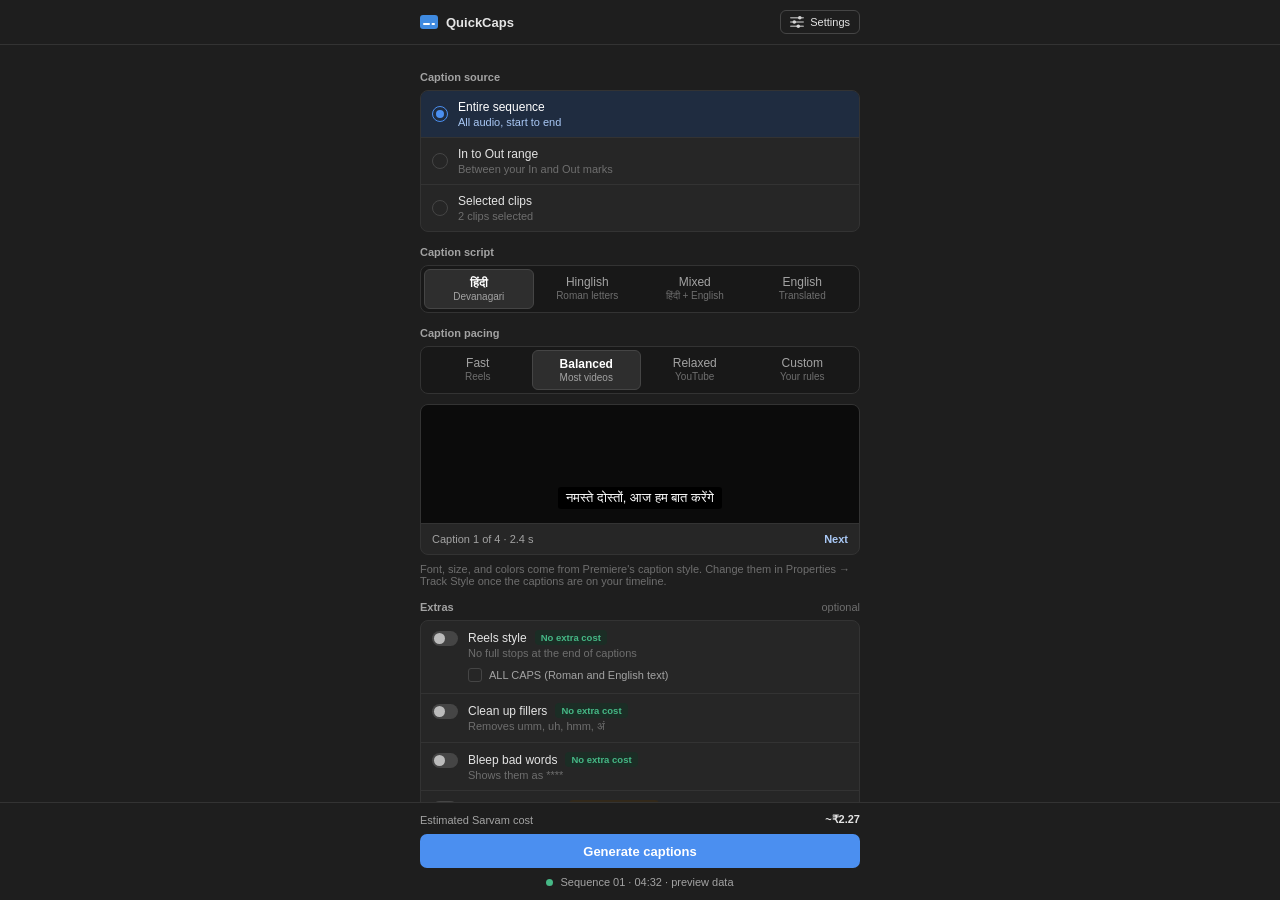
==== core/ui/index.html @ 22f03c47 "First release Add the QuickCaps Premiere plugin codebase: core modules (srt, cues, sarvam, polish, s" ====
<!DOCTYPE html>
<html lang="en">
<head>
<meta charset="utf-8" />
<title>QuickCaps</title>
<link rel="stylesheet" href="styles.css?v=17" />
</head>
<!--
  Built for Premiere's UXP renderer, which is not a full browser: no
  <button> (forced Spectrum styling), no lists, no contenteditable, no CSS
  animation/transform/position. Interactive controls are divs with
  role-like classes, wired up in app.js.

  Layout: fixed header, then each screen = a scrolling body plus an
  optional footer pinned to the bottom (so the main action never scrolls
  out of reach on short screens). Bars span the full panel width; their
  content sits in a centered `.col` capped at a readable width.
-->
<body>
<div id="panel">

  <!-- ============ Header ============ -->
  <div id="topbar">
    <div class="col bar">
      <div id="btn-back" class="icon-btn hidden" tabindex="0" title="Back">
        <svg width="14" height="12" viewBox="0 0 14 12">
          <path d="M0.6 6 L5.6 1 L7 2.4 L4.4 5 L13.4 5 L13.4 7 L4.4 7 L7 9.6 L5.6 11 Z" fill="#c8c8c8" />
        </svg>
      </div>
      <div id="brand">
        <svg class="brand-mark" width="18" height="14" viewBox="0 0 18 14">
          <rect x="0" y="0" width="18" height="14" rx="3" fill="#3f8ae0" />
          <rect x="3" y="8" width="7" height="2" rx="1" fill="#ffffff" />
          <rect x="11.5" y="8" width="3.5" height="2" rx="1" fill="#ffffff" />
        </svg>
        <span id="title">QuickCaps</span>
      </div>
      <div id="btn-settings" class="ghost-btn" tabindex="0" title="Settings">
        <svg width="14" height="12" viewBox="0 0 14 12">
          <rect x="0" y="1" width="14" height="1.6" rx="0.8" fill="#9a9a9a" />
          <rect x="0" y="5.2" width="14" height="1.6" rx="0.8" fill="#9a9a9a" />
          <rect x="0" y="9.4" width="14" height="1.6" rx="0.8" fill="#9a9a9a" />
          <rect x="8" y="0" width="3.6" height="3.6" rx="1.8" fill="#d6d6d6" />
          <rect x="2.5" y="4.2" width="3.6" height="3.6" rx="1.8" fill="#d6d6d6" />
          <rect x="6.5" y="8.4" width="3.6" height="3.6" rx="1.8" fill="#d6d6d6" />
        </svg>
        <span class="ghost-label">Settings</span>
      </div>
    </div>
  </div>

  <!-- In-flow notices replace toasts (UXP has no positioned overlays). -->
  <div id="notice" class="hidden">
    <div id="notice-body">
      <div id="notice-text"></div>
      <div id="notice-detail" class="hidden"></div>
      <div id="notice-action" class="link-btn hidden" tabindex="0"></div>
    </div>
    <div id="notice-close" class="icon-btn small" tabindex="0" title="Dismiss">
      <svg width="10" height="10" viewBox="0 0 10 10">
        <path d="M0.5 1.9 L1.9 0.5 L5 3.6 L8.1 0.5 L9.5 1.9 L6.4 5 L9.5 8.1 L8.1 9.5 L5 6.4 L1.9 9.5 L0.5 8.1 L3.6 5 Z" fill="#a3a3a3" />
      </svg>
    </div>
  </div>

  <!-- ============ Screen: Main ============ -->
  <div id="screen-main" class="screen">
    <div class="screen-scroll">
      <div class="col">
        <!-- Shown when an unfinished review was saved (survives closing Premiere). -->
        <div id="resume-card" class="hidden">
          <div class="resume-text">
            <div class="resume-title">Continue editing</div>
            <div id="resume-sub" class="choice-sub"></div>
          </div>
          <div id="btn-resume" class="link-btn" tabindex="0">Open</div>
          <div id="btn-discard" class="link-btn muted" tabindex="0">Discard</div>
        </div>

        <div class="section-label">Caption source</div>
        <div id="scope-list" class="choice-list">
          <div class="choice" data-scope="sequence" tabindex="0">
            <div class="radio"><div class="radio-dot"></div></div>
            <div class="choice-text">
              <div class="choice-title">Entire sequence</div>
              <div class="choice-sub">All audio, start to end</div>
            </div>
          </div>
          <div class="choice" data-scope="inout" tabindex="0">
            <div class="radio"><div class="radio-dot"></div></div>
            <div class="choice-text">
              <div class="choice-title">In to Out range</div>
              <div class="choice-sub">Between your In and Out marks</div>
            </div>
          </div>
          <div class="choice" data-scope="clips" tabindex="0">
            <div class="radio"><div class="radio-dot"></div></div>
            <div class="choice-text">
              <div class="choice-title">Selected clips</div>
              <div class="choice-sub" id="clips-note">Select clips on the timeline</div>
            </div>
          </div>
        </div>

        <div class="section-label">Caption script</div>
        <div class="seg" id="seg-script">
          <div class="seg-item" data-val="hi" tabindex="0">
            <div class="seg-title">&#2361;&#2367;&#2306;&#2342;&#2368;</div>
            <div class="seg-sub">Devanagari</div>
          </div>
          <div class="seg-item" data-val="rom" tabindex="0">
            <div class="seg-title">Hinglish</div>
            <div class="seg-sub">Roman letters</div>
          </div>
          <div class="seg-item" data-val="mix" tabindex="0">
            <div class="seg-title">Mixed</div>
            <div class="seg-sub">हिंदी + English</div>
          </div>
          <div class="seg-item" data-val="en" tabindex="0">
            <div class="seg-title">English</div>
            <div class="seg-sub">Translated</div>
          </div>
        </div>

        <div class="section-label">Caption pacing</div>
        <div class="seg" id="seg-pace">
          <div class="seg-item" data-val="fast" tabindex="0">
            <div class="seg-title">Fast</div>
            <div class="seg-sub">Reels</div>
          </div>
          <div class="seg-item" data-val="balanced" tabindex="0">
            <div class="seg-title">Balanced</div>
            <div class="seg-sub">Most videos</div>
          </div>
          <div class="seg-item" data-val="relaxed" tabindex="0">
            <div class="seg-title">Relaxed</div>
            <div class="seg-sub">YouTube</div>
          </div>
          <div class="seg-item" data-val="custom" tabindex="0">
            <div class="seg-title">Custom</div>
            <div class="seg-sub">Your rules</div>
          </div>
        </div>

        <div id="custom-panel" class="hidden">
          <div class="field-row">
            <div class="field-row-label">Lines per caption</div>
            <div class="seg seg-sm" id="seg-lines">
              <div class="seg-item" data-val="1" tabindex="0"><div class="seg-title">1</div></div>
              <div class="seg-item" data-val="2" tabindex="0"><div class="seg-title">2</div></div>
            </div>
          </div>
          <div class="field-row">
            <div class="field-row-label">Characters per line</div>
            <input type="number" id="opt-maxchars" class="num-input" min="12" max="64" step="1" />
          </div>
          <div class="field-row">
            <div class="field-row-label">Max seconds on screen</div>
            <input type="number" id="opt-maxdur" class="num-input" min="1" max="10" step="1" />
          </div>
        </div>

        <!-- Live preview: how a caption breaks with the current pacing/script. -->
        <div id="preview-card">
          <div id="preview-frame">
            <div id="preview-spacer"></div>
            <div id="preview-caption"></div>
          </div>
          <div id="preview-meta">
            <div id="preview-info"></div>
            <div id="preview-next" class="link-btn" tabindex="0" title="Show the next caption">Next</div>
          </div>
        </div>
        <div class="footnote">Font, size, and colors come from Premiere's caption style. Change them in Properties → Track Style once the captions are on your timeline.</div>

        <div class="section-label-row">
          <div class="section-label">Extras</div>
          <div class="footnote">optional</div>
        </div>
        <div id="extras" class="choice-list">
          <div class="extra" data-k="reels" tabindex="0">
            <div class="switch"><div class="knob"></div></div>
            <div class="extra-text">
              <div class="extra-head"><div class="extra-name">Reels style</div><div class="badge free">No extra cost</div></div>
              <div class="extra-sub">No full stops at the end of captions</div>
              <div id="opt-caps" class="check subopt" tabindex="0">
                <div class="check-box"><div class="check-tick"></div></div>
                <div class="check-label">ALL CAPS (Roman and English text)</div>
              </div>
            </div>
          </div>
          <div class="extra" data-k="fillers" tabindex="0">
            <div class="switch"><div class="knob"></div></div>
            <div class="extra-text">
              <div class="extra-head"><div class="extra-name">Clean up fillers</div><div class="badge free">No extra cost</div></div>
              <div class="extra-sub">Removes umm, uh, hmm, अं</div>
            </div>
          </div>
          <div class="extra" data-k="bleep" tabindex="0">
            <div class="switch"><div class="knob"></div></div>
            <div class="extra-text">
              <div class="extra-head"><div class="extra-name">Bleep bad words</div><div class="badge free">No extra cost</div></div>
              <div class="extra-sub">Shows them as ****</div>
            </div>
          </div>
          <div class="extra" data-k="bilingual" tabindex="0">
            <div class="switch"><div class="knob"></div></div>
            <div class="extra-text">
              <div class="extra-head"><div class="extra-name">Add English track</div><div class="badge double">2× Sarvam usage</div></div>
              <div class="extra-sub">A second caption track with English subtitles</div>
            </div>
          </div>
        </div>
      </div>
    </div>

    <div class="screen-footer">
      <div class="col">
        <div id="cost-row">
          <div class="cost-label">Estimated Sarvam cost</div>
          <div id="cost-val"></div>
          <div id="cost-x2" class="hidden">(2× · English track)</div>
        </div>
        <div id="btn-generate" class="primary-btn" tabindex="0">Generate captions</div>
        <div id="seq-info">
          <div id="seq-dot" class="status-dot"></div>
          <div id="seq-text">Looking for a sequence…</div>
        </div>
      </div>
    </div>
  </div>

  <!-- ============ Screen: Progress ============ -->
  <div id="screen-progress" class="screen hidden">
    <div class="screen-scroll">
      <div class="col">
        <div id="steps">
          <div class="step" data-step="export">
            <div class="step-mark"><div class="step-inner"></div></div>
            <div class="step-label">Export audio from Premiere</div>
            <div class="step-meta"></div>
          </div>
          <div class="step" data-step="transcribe">
            <div class="step-mark"><div class="step-inner"></div></div>
            <div class="step-label">Transcribe with Sarvam</div>
            <div class="step-meta"></div>
          </div>
          <div class="step hidden" data-step="translate">
            <div class="step-mark"><div class="step-inner"></div></div>
            <div class="step-label">Translate to English</div>
            <div class="step-meta"></div>
          </div>
          <div class="step" data-step="build">
            <div class="step-mark"><div class="step-inner"></div></div>
            <div class="step-label">Build captions</div>
            <div class="step-meta"></div>
          </div>
        </div>
        <div id="pbar-track"><div id="pbar-fill"></div></div>
        <div id="progress-note" class="footnote"></div>
        <div id="btn-cancel" class="secondary-btn" tabindex="0">Cancel</div>
      </div>
    </div>
  </div>

  <!-- ============ Screen: Review ============ -->
  <div id="screen-review" class="screen hidden">
    <div class="screen-scroll">
      <div class="col">
        <div class="seg hidden" id="seg-track">
          <div class="seg-item" data-val="main" tabindex="0"><div class="seg-title" id="track-main-title">हिंदी track</div><div class="seg-sub" id="track-main-sub"></div></div>
          <div class="seg-item" data-val="en" tabindex="0"><div class="seg-title">English track</div><div class="seg-sub" id="track-en-sub"></div></div>
        </div>
        <div id="review-head">
          <div id="review-count"></div>
        </div>
        <div class="footnote review-hint">Timecodes match your sequence. Click any caption to edit it; hover a row to split, merge, or delete.</div>
        <div id="find-bar">
          <div class="find-row">
            <input type="text" id="inp-find" placeholder="Find" />
            <div id="find-count" class="footnote"></div>
          </div>
          <div class="find-row">
            <input type="text" id="inp-replace" placeholder="Replace with" />
            <div id="btn-replace-all" class="secondary-btn small" tabindex="0">Replace all</div>
          </div>
          <div id="find-whole" class="check active" tabindex="0" title="Don't match inside longer words, e.g. का inside काम">
            <div class="check-box"><div class="check-tick"></div></div>
            <div class="check-label">Whole words only</div>
          </div>
        </div>
        <div id="cue-list"></div>
      </div>
    </div>
    <div class="screen-footer">
      <div class="col">
        <div id="review-actions">
          <div id="btn-place" class="primary-btn" tabindex="0">Add to project</div>
          <div id="btn-save" class="secondary-btn" tabindex="0" title="Save captions or a transcript">Save ▾</div>
        </div>
        <div id="save-menu" class="hidden">
          <div class="menu-item" id="save-srt" tabindex="0"><div class="menu-label">Captions (.srt)</div><div class="menu-hint" id="save-srt-hint"></div></div>
          <div class="menu-item hidden" id="save-srt-en" tabindex="0"><div class="menu-label">English captions (.srt)</div><div class="menu-hint">English</div></div>
          <div class="menu-item" id="save-txt" tabindex="0"><div class="menu-label">Transcript (.txt)</div><div class="menu-hint">for a YouTube description</div></div>
        </div>
      </div>
    </div>
  </div>

  <!-- ============ Screen: Settings ============ -->
  <div id="screen-settings" class="screen hidden">
    <div class="screen-scroll">
      <div class="col">
        <div class="section-label">Sarvam API key</div>
        <div id="key-row">
          <input type="password" id="inp-key" placeholder="Paste your key from dashboard.sarvam.ai" />
          <div id="btn-key-eye" class="link-btn" tabindex="0">Show</div>
        </div>
        <div id="key-status-row">
          <div id="key-status" class="footnote"></div>
          <div id="btn-key-check" class="secondary-btn small" tabindex="0">Check key</div>
        </div>

        <div class="section-label">Model</div>
        <select id="inp-model">
          <option value="saaras:v4">Saaras v4 · latest, recommended</option>
          <option value="saaras:v3">Saaras v3</option>
        </select>

        <div class="section-label-row">
          <div class="section-label">Names and words</div>
          <div id="keyterms-count" class="footnote"></div>
        </div>
        <textarea id="inp-keyterms" placeholder="One per line, e.g.&#10;QuickCaps&#10;Ashish&#10;Bengaluru"></textarea>
        <div id="keyterms-note" class="footnote"></div>

        <div class="section-label">Spoken language</div>
        <select id="inp-language">
          <option value="hi-IN">Hindi (hi-IN) · code-mixed</option>
          <option value="unknown">Auto-detect</option>
        </select>

        <div id="usage-card">
          <div class="usage-label">Usage this month</div>
          <div id="usage-val">0 min · ~₹0</div>
        </div>
        <div class="footnote">Estimated from audio length at ₹30 per hour. Your Sarvam dashboard has exact billing.</div>
        <div id="version-line" class="footnote"></div>
      </div>
    </div>
  </div>

</div>

<script src="../srt.js?v=17"></script>
<script src="../cues.js?v=17"></script>
<script src="../sarvam.js?v=17"></script>
<script src="../polish.js?v=17"></script>
<script src="../settings.js?v=17"></script>
<script src="adapter.js?v=17"></script>
<script src="app.js?v=17"></script>
</body>
</html>
---- core/ui/styles.css ----
/*
 * QuickCaps — panel styles.
 * Restricted to what Premiere's UXP renderer supports: flexbox, box model,
 * borders/radius, colors, opacity, overflow, :hover/:focus/:active.
 * Not available there (so not used here): gap, transform, transition,
 * animation, position, box-shadow, text-transform, cursor.
 */

:root {
  --bg: #1e1e1e;
  --surface: #262626;
  --surface-hover: #2e2e2e;
  --inset: #181818;
  --line: #333333;
  --line-strong: #454545;
  --text: #e4e4e4;
  --text-2: #a3a3a3;
  --text-3: #6e6e6e;
  --accent: #4b8ff0;
  --accent-hover: #63a0f5;
  --accent-tint: #1f2c40;
  --accent-text: #a9c8f5;
  --success: #46b886;
  --success-tint: #1b2d25;
  --danger: #e5666a;
  --danger-tint: #33201f;
  --warning: #e3a74a;
  --warning-tint: #33291a;
}

title { display: none; }

* { box-sizing: border-box; margin: 0; padding: 0; }

body {
  background-color: var(--bg);
  color: var(--text);
  font-family: "Adobe Clean", -apple-system, "Segoe UI", "Noto Sans Devanagari", sans-serif;
  font-size: 12px;
}

/* Panel fills the window; only each screen's body scrolls, so the header
   and the footer actions stay put however short the panel gets. */
#panel {
  display: flex;
  flex-direction: column;
  width: 100%;
  height: 100vh;
}
#topbar, #notice { flex-shrink: 0; }

/* Readable column. Panel controls work best at roughly 300-440px; wider
   and the eye has to travel too far between a label and its control.
   Bars and dividers still span the full panel, so it stays native-looking
   when Premiere stretches the panel across a wide screen. */
.col {
  display: flex;
  flex-direction: column;
  width: 100%;
  max-width: 440px;
  align-self: center;
  margin-left: auto;
  margin-right: auto;
}
.col.bar { flex-direction: row; align-items: center; }

.hidden { display: none; }

/* ---------- Header ---------- */
#topbar {
  display: flex;
  flex-direction: column;
  padding: 10px 12px;
  border-bottom: 1px solid var(--line);
}
#brand { display: flex; flex-direction: row; align-items: center; flex-grow: 1; }
.brand-mark { margin-right: 8px; }
#title { font-size: 13px; font-weight: 600; color: var(--text); }

.icon-btn {
  display: flex;
  align-items: center;
  justify-content: center;
  width: 26px;
  height: 26px;
  border-radius: 6px;
  margin-right: 6px;
}
.icon-btn:hover { background-color: var(--surface-hover); }
/* Icons are SVG (not text glyphs), so flex centering is exact. */
.icon-btn svg { flex-shrink: 0; }
.icon-btn.small { width: 22px; height: 22px; margin-right: 0; margin-top: -3px; }

.ghost-btn {
  display: flex;
  flex-direction: row;
  align-items: center;
  padding: 5px 9px;
  border-radius: 6px;
  border: 1px solid var(--line-strong);
}
.ghost-btn:hover { background-color: var(--surface-hover); border-color: #555555; }
.ghost-label { margin-left: 6px; font-size: 11px; color: var(--text); }

/* ---------- Notice (replaces toasts + banners) ---------- */
#notice {
  display: flex;
  flex-direction: row;
  align-items: flex-start;
  align-self: center;
  width: calc(100% - 24px);
  max-width: 440px;
  margin-top: 10px;
  padding: 9px 8px 9px 11px;
  border-radius: 6px;
  border-left: 3px solid var(--accent);
  background-color: var(--accent-tint);
}
#notice.hidden { display: none; }
#notice.error { border-left-color: var(--danger); background-color: var(--danger-tint); }
#notice.warn { border-left-color: var(--warning); background-color: var(--warning-tint); }
#notice.success { border-left-color: var(--success); background-color: var(--success-tint); }
#notice-body { flex-grow: 1; flex-shrink: 1; }
#notice-text { font-size: 12px; color: var(--text); }
#notice-detail { font-size: 10px; color: var(--text-3); margin-top: 4px; }
#notice-action { margin-top: 6px; }

.link-btn { color: var(--accent-text); font-size: 12px; font-weight: 600; padding: 2px 0; }
.link-btn:hover { color: #ffffff; }

/* ---------- Screens ---------- */
.screen {
  display: flex;
  flex-direction: column;
  flex-grow: 1;
  flex-shrink: 1;
  flex-basis: 0px;
  min-height: 0px;
}
.screen.hidden { display: none; }
.screen-scroll {
  display: flex;
  flex-direction: column;
  flex-grow: 1;
  flex-shrink: 1;
  flex-basis: 0px;
  min-height: 0px;
  overflow-y: auto;
  /* Reserve scrollbar room on both sides so the centered column lines up
     with the header. Browsers only; UXP ignores it (overlay scrollbars). */
  scrollbar-gutter: stable both-edges;
  padding: 12px 12px 16px 12px;
}
/* Keep content at natural height and scroll, rather than squashing it. */
.screen-scroll > div,
.screen-scroll > .col > div { flex-shrink: 0; }
.screen-footer {
  flex-shrink: 0;
  padding: 10px 12px 12px 12px;
  border-top: 1px solid var(--line);
  background-color: var(--bg);
}

.section-label {
  font-size: 11px;
  font-weight: 600;
  color: var(--text-2);
  margin: 14px 0 7px 0;
}
.section-label:first-child { margin-top: 2px; }

.footnote { font-size: 11px; color: var(--text-3); margin-top: 8px; }

/* ---------- Choice list (radio cards) ---------- */
.choice-list {
  display: flex;
  flex-direction: column;
  border: 1px solid var(--line);
  border-radius: 8px;
  background-color: var(--surface);
  overflow: hidden;
}
.choice {
  display: flex;
  flex-direction: row;
  align-items: center;
  padding: 9px 11px;
  border-bottom: 1px solid var(--line);
}
.choice:last-child { border-bottom: 0px solid var(--line); }
.choice:hover { background-color: var(--surface-hover); }
.choice.active { background-color: var(--accent-tint); }
.choice.unavailable { opacity: 0.5; }

.radio {
  display: flex;
  align-items: center;
  justify-content: center;
  width: 16px;
  height: 16px;
  border-radius: 8px;
  border: 1.5px solid var(--line-strong);
  margin-right: 10px;
  flex-shrink: 0;
}
.radio-dot { width: 8px; height: 8px; border-radius: 4px; background-color: var(--accent); opacity: 0; }
.choice.active .radio { border-color: var(--accent); }
.choice.active .radio-dot { opacity: 1; }

.choice-text { display: flex; flex-direction: column; flex-grow: 1; }
.choice-title { font-size: 12px; color: var(--text); }
.choice-sub { font-size: 11px; color: var(--text-3); margin-top: 2px; }
.choice.active .choice-title { color: #ffffff; }
.choice.active .choice-sub { color: var(--accent-text); }

/* ---------- Segmented control ---------- */
.seg {
  display: flex;
  flex-direction: row;
  padding: 3px;
  border-radius: 8px;
  background-color: var(--inset);
  border: 1px solid var(--line);
}
.seg-item {
  display: flex;
  flex-direction: column;
  align-items: center;
  flex-grow: 1;
  flex-basis: 0;
  padding: 6px 4px;
  border-radius: 6px;
}
.seg-item:hover { background-color: var(--surface); }
.seg-item.active { background-color: var(--surface-hover); border: 1px solid var(--line-strong); }
.seg-title { font-size: 13px; color: var(--text-2); }
.seg-sub { font-size: 10px; color: var(--text-3); margin-top: 1px; }
.seg-item.active .seg-title { color: #ffffff; font-weight: 600; }
.seg-item.active .seg-sub { color: var(--text-2); }

.seg-sm { padding: 2px; border-radius: 6px; }
.seg-sm .seg-item { padding: 3px 10px; flex-grow: 0; flex-basis: auto; border-radius: 4px; }
.seg-sm .seg-title { font-size: 11px; }

/* ---------- Pacing: custom rules + preview ---------- */
#seg-pace .seg-title,
#seg-script .seg-title { font-size: 12px; }

#custom-panel {
  display: flex;
  flex-direction: column;
  margin-top: 8px;
  padding: 4px 11px 6px 11px;
  border: 1px solid var(--line);
  border-radius: 8px;
  background-color: var(--surface);
}
#custom-panel.hidden { display: none; }

#preview-card {
  display: flex;
  flex-direction: column;
  margin-top: 10px;
  border: 1px solid var(--line);
  border-radius: 8px;
  background-color: var(--surface);
  overflow: hidden;
}
/* A stand-in video frame with the caption sitting near the bottom,
   roughly where Premiere's default caption style puts it. */
#preview-frame {
  display: flex;
  flex-direction: column;
  align-items: center;
  height: 118px;
  padding: 10px 14px 14px 14px;
  background-color: #0b0b0b;
}
#preview-spacer { flex-grow: 1; }
#preview-caption {
  padding: 3px 8px;
  border-radius: 3px;
  background-color: #000000;
  color: #ffffff;
  font-size: 13px;
  text-align: center;
  white-space: pre;
}
#preview-meta {
  display: flex;
  flex-direction: row;
  align-items: center;
  padding: 7px 11px;
  border-top: 1px solid var(--line);
}
#preview-info { font-size: 11px; color: var(--text-2); flex-grow: 1; }
#preview-next { font-size: 11px; white-space: nowrap; margin-left: 8px; }

.field-row {
  display: flex;
  flex-direction: row;
  align-items: center;
  padding: 6px 0;
}
.field-row-label { font-size: 11px; color: var(--text-2); flex-grow: 1; }

input, select, textarea {
  font-family: "Adobe Clean", -apple-system, "Segoe UI", "Noto Sans Devanagari", sans-serif;
  font-size: 12px;
  color: var(--text);
  background-color: var(--inset);
  border: 1px solid var(--line-strong);
  border-radius: 6px;
  padding: 6px 8px;
}
input:focus, select:focus, textarea:focus { border-color: var(--accent); }
.num-input { width: 64px; text-align: right; }

/* ---------- Buttons ---------- */
.primary-btn {
  display: flex;
  align-items: center;
  justify-content: center;
  height: 34px;
  border-radius: 7px;
  background-color: var(--accent);
  color: #ffffff;
  font-size: 13px;
  font-weight: 600;
}
.primary-btn:hover { background-color: var(--accent-hover); }
.primary-btn.busy { opacity: 0.6; }

.secondary-btn {
  display: flex;
  align-items: center;
  justify-content: center;
  height: 32px;
  padding: 0 14px;
  border-radius: 7px;
  border: 1px solid var(--line-strong);
  background-color: var(--surface);
  color: var(--text);
  font-size: 12px;
}
.secondary-btn:hover { background-color: var(--surface-hover); border-color: #555555; }
.secondary-btn.small { height: 26px; padding: 0 10px; font-size: 11px; }
.secondary-btn.busy { opacity: 0.6; }

/* ---------- Sequence status ---------- */
#seq-info {
  display: flex;
  flex-direction: row;
  align-items: center;
  justify-content: center;
  margin-top: 8px;
}
.status-dot { width: 7px; height: 7px; border-radius: 4px; background-color: var(--text-3); margin-right: 7px; }
.status-dot.ok { background-color: var(--success); }
.status-dot.bad { background-color: var(--danger); }
#seq-text { font-size: 11px; color: var(--text-2); }

/* ---------- Progress ---------- */
#steps {
  display: flex;
  flex-direction: column;
  padding: 4px 12px;
  margin-bottom: 14px;
  border: 1px solid var(--line);
  border-radius: 8px;
  background-color: var(--surface);
}
.step {
  display: flex;
  flex-direction: row;
  align-items: center;
  padding: 9px 0;
  border-bottom: 1px solid var(--line);
}
.step:last-child { border-bottom: 0px solid var(--line); }
.step-mark {
  display: flex;
  align-items: center;
  justify-content: center;
  width: 16px;
  height: 16px;
  border-radius: 8px;
  border: 1.5px solid var(--line-strong);
  margin-right: 10px;
  flex-shrink: 0;
}
.step-inner { width: 6px; height: 6px; border-radius: 3px; background-color: var(--accent); opacity: 0; }
.step-label { font-size: 12px; color: var(--text-3); flex-grow: 1; }
.step-meta { font-size: 11px; color: var(--text-3); }
.step.active .step-mark { border-color: var(--accent); }
.step.active .step-inner { opacity: 1; }
.step.active .step-label { color: var(--text); }
.step.active .step-meta { color: var(--accent-text); }
.step.done .step-mark { border-color: var(--success); background-color: var(--success); }
.step.done .step-label { color: var(--text-2); }

#pbar-track { height: 4px; border-radius: 2px; background-color: var(--inset); overflow: hidden; }
#pbar-fill { height: 4px; width: 0%; border-radius: 2px; background-color: var(--accent); }
#btn-cancel { margin-top: 16px; }

/* ---------- Review ---------- */
#review-head { display: flex; flex-direction: row; align-items: center; }
#review-count { font-size: 13px; font-weight: 600; flex-grow: 1; }
.review-hint { margin-top: 6px; margin-bottom: 8px; }

/* ---------- Continue editing ---------- */
#resume-card {
  display: flex;
  flex-direction: row;
  align-items: center;
  padding: 9px 11px;
  margin-bottom: 4px;
  border-radius: 8px;
  border-left: 3px solid var(--accent);
  background-color: var(--accent-tint);
}
.resume-text { flex-grow: 1; }
.resume-title { font-size: 12px; color: var(--text); }
#btn-resume { margin-left: 10px; }
#btn-discard { margin-left: 12px; }
.link-btn.muted { color: var(--text-3); font-weight: 400; }
.link-btn.muted:hover { color: var(--text); }

/* ---------- Extras ---------- */
.extra {
  display: flex;
  flex-direction: row;
  align-items: flex-start;
  padding: 9px 11px;
  border-bottom: 1px solid var(--line);
}
.extra:last-child { border-bottom: 0px solid var(--line); }
.extra:hover { background-color: var(--surface-hover); }
.extra.disabled { opacity: 0.45; }
/* Switch without absolute positioning (UXP): the knob slides by flex alignment. */
.switch {
  display: flex;
  flex-direction: row;
  justify-content: flex-start;
  align-items: center;
  width: 26px;
  height: 15px;
  padding: 0 2px;
  margin: 1px 10px 0 0;
  border-radius: 8px;
  background-color: var(--line-strong);
  flex-shrink: 0;
}
.knob { width: 11px; height: 11px; border-radius: 6px; background-color: #bbbbbb; }
.extra.on .switch { justify-content: flex-end; background-color: var(--accent); }
.extra.on .knob { background-color: #ffffff; }
.extra-text { display: flex; flex-direction: column; flex-grow: 1; flex-shrink: 1; min-width: 0px; }
.extra-head { display: flex; flex-direction: row; align-items: center; flex-wrap: wrap; }
.extra-name { font-size: 12px; color: var(--text); margin-right: 8px; }
.extra-sub { font-size: 11px; color: var(--text-3); margin-top: 2px; }
.badge { font-size: 9.5px; font-weight: 600; padding: 2px 6px; border-radius: 4px; white-space: nowrap; }
.badge.free { background-color: var(--success-tint); color: var(--success); }
.badge.double { background-color: var(--warning-tint); color: var(--warning); }
.subopt { margin-top: 7px; display: none; }
.extra.on .subopt { display: flex; }

/* ---------- Cost line ---------- */
#cost-row { display: flex; flex-direction: row; align-items: center; margin-bottom: 8px; }
.cost-label { font-size: 11px; color: var(--text-2); flex-grow: 1; }
#cost-val { font-size: 11px; font-weight: 600; color: var(--text); }
#cost-x2 { font-size: 11px; font-weight: 600; color: var(--warning); margin-left: 6px; }

/* ---------- Review: tracks + save menu ---------- */
#seg-track { margin-bottom: 10px; }
#save-menu {
  display: flex;
  flex-direction: column;
  margin-top: 8px;
  border: 1px solid var(--line-strong);
  border-radius: 8px;
  background-color: var(--surface);
  overflow: hidden;
}
.menu-item { display: flex; flex-direction: row; align-items: center; padding: 8px 11px; border-bottom: 1px solid var(--line); }
.menu-item:last-child { border-bottom: 0px solid var(--line); }
.menu-item:hover { background-color: var(--surface-hover); }
.menu-label { font-size: 12px; color: var(--text); flex-grow: 1; }
.menu-hint { font-size: 10.5px; color: var(--text-3); }

/* ---------- Find & replace ---------- */
#find-bar {
  display: flex;
  flex-direction: column;
  padding: 8px 10px;
  margin-bottom: 10px;
  border: 1px solid var(--line);
  border-radius: 8px;
  background-color: var(--surface);
}
.find-row { display: flex; flex-direction: row; align-items: center; margin-bottom: 6px; }
.find-row input { flex-grow: 1; flex-shrink: 1; min-width: 0px; margin-right: 8px; }
#find-count { margin-top: 0; min-width: 64px; text-align: right; }
.check { display: flex; flex-direction: row; align-items: center; padding: 2px 0; }
.check-box {
  display: flex;
  align-items: center;
  justify-content: center;
  width: 14px;
  height: 14px;
  border-radius: 3px;
  border: 1.5px solid var(--line-strong);
  margin-right: 7px;
}
.check-tick { width: 6px; height: 6px; border-radius: 1px; background-color: #ffffff; opacity: 0; }
.check.active .check-box { background-color: var(--accent); border-color: var(--accent); }
.check.active .check-tick { opacity: 1; }
.check-label { font-size: 11px; color: var(--text-2); }

.cue-row.match { background-color: var(--accent-tint); border-left: 3px solid var(--accent); padding-left: 7px; }
.cue-row.match .cue-text { background-color: var(--accent-tint); border-color: var(--accent-tint); }

#cue-list {
  display: flex;
  flex-direction: column;
  border: 1px solid var(--line);
  border-radius: 8px;
  background-color: var(--surface);
  flex-shrink: 0;
}
.cue-row {
  display: flex;
  flex-direction: column;
  padding: 8px 10px;
  border-bottom: 1px solid var(--line);
}
.cue-row:last-child { border-bottom: 0px solid var(--line); }
.cue-row:hover { background-color: var(--surface-hover); }
.cue-top { display: flex; flex-direction: row; align-items: center; margin-bottom: 4px; }
.cue-time {
  font-size: 10px;
  color: var(--text-3);
  padding: 1px 6px;
  border-radius: 4px;
  background-color: var(--inset);
  flex-grow: 0;
}
.cue-spacer { flex-grow: 1; }
.cue-tools { display: flex; flex-direction: row; opacity: 0; }
.cue-row:hover .cue-tools { opacity: 1; }
.cue-tool { font-size: 11px; color: var(--text-2); padding: 1px 6px; border-radius: 4px; margin-left: 2px; }
.cue-tool:hover { color: #ffffff; background-color: var(--line-strong); }
.cue-tool.danger:hover { background-color: var(--danger-tint); color: var(--danger); }
.cue-text {
  font-size: 13px;
  color: var(--text);
  background-color: var(--surface);
  border: 1px solid var(--surface);
  border-radius: 5px;
  padding: 4px 6px;
  resize: none;
  overflow: hidden;
}
.cue-row:hover .cue-text { background-color: var(--surface-hover); border-color: var(--surface-hover); }
.cue-text:focus { background-color: var(--inset); border-color: var(--accent); }

#review-actions { display: flex; flex-direction: row; align-items: center; }
#btn-place { flex-grow: 1; margin-top: 0; margin-right: 8px; }

/* ---------- Settings ---------- */
#key-row { display: flex; flex-direction: row; align-items: center; }
#inp-key { flex-grow: 1; font-size: 11px; margin-right: 10px; }
#key-status-row { display: flex; flex-direction: row; align-items: center; margin-top: 8px; }
#key-status { flex-grow: 1; margin-top: 0; }
#key-status.ok { color: var(--success); }
#key-status.bad { color: var(--danger); }

.section-label-row { display: flex; flex-direction: row; align-items: center; }
/* Explicit margins: the label is a :first-child here, which would
   otherwise get the tight top margin meant for a screen's first label. */
.section-label-row .section-label { flex-grow: 1; margin-top: 14px; }
.section-label-row .footnote { margin-top: 14px; margin-bottom: 7px; }
#inp-keyterms { height: 74px; resize: none; }
#keyterms-note { margin-top: 5px; }

#usage-card {
  display: flex;
  flex-direction: row;
  align-items: center;
  margin-top: 18px;
  padding: 10px 12px;
  border-radius: 8px;
  border: 1px solid var(--line);
  background-color: var(--surface);
}
.usage-label { font-size: 12px; color: var(--text-2); flex-grow: 1; }
#usage-val { font-size: 12px; font-weight: 600; }

/* Last, and specific enough to beat every display rule above
   (no !important — UXP support for it isn't documented). */
.hidden,
.icon-btn.hidden,
.ghost-btn.hidden,
.link-btn.hidden,
.screen.hidden,
#notice.hidden,
#notice-detail.hidden,
#resume-card.hidden,
#save-menu.hidden,
#cost-x2.hidden,
.menu-item.hidden,
.step.hidden,
.seg.hidden,
#custom-panel.hidden { display: none; }

#version-line { margin-top: 18px; }

/* ---------- Narrow panels ---------- */
/* Below ~340px the 4-up pacing control and the script toggle run out of
   room for their subtitles; drop them rather than wrap. */
@media (max-width: 340px) {
  .seg .seg-sub { display: none; }
  .seg-item { padding: 6px 2px; }
  #seg-pace .seg-title { font-size: 11px; }
  .ghost-label { display: none; }
  .ghost-btn { padding: 6px 7px; }
  #preview-frame { height: 96px; }
  .screen-scroll { padding: 10px 10px 14px 10px; }
  #topbar, .screen-footer { padding-left: 10px; padding-right: 10px; }
  #notice { width: calc(100% - 20px); }
}
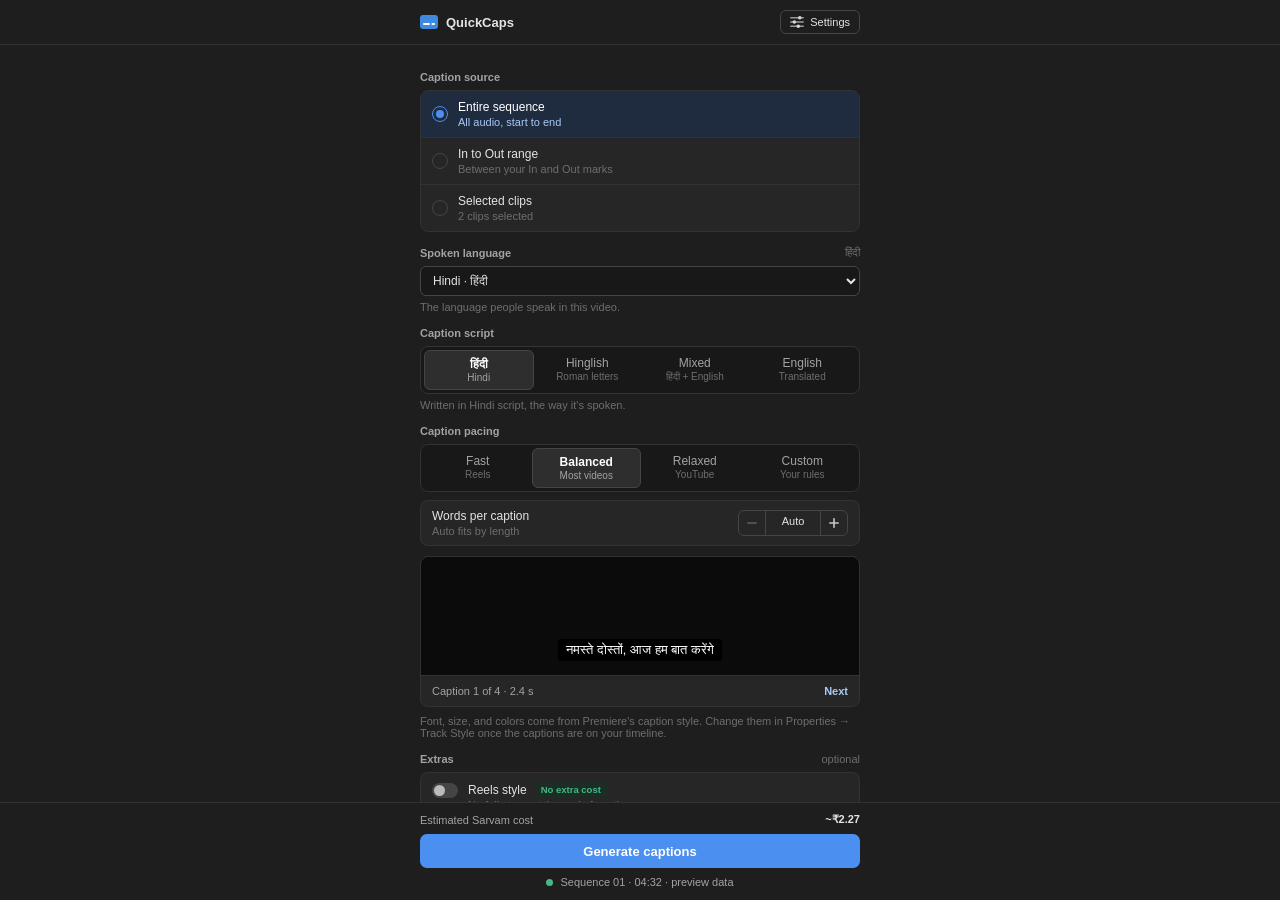
==== commit b03acca3: "QuickCaps v2: language picker, follow link, digits, words per caption, update bar - Spoken language " ====
--- a/core/ui/index.html
+++ b/core/ui/index.html
@@ -3,7 +3,7 @@
 <head>
 <meta charset="utf-8" />
 <title>QuickCaps</title>
-<link rel="stylesheet" href="styles.css?v=17" />
+<link rel="stylesheet" href="styles.css?v=18" />
 </head>
 <!--
   Built for Premiere's UXP renderer, which is not a full browser: no
@@ -67,6 +67,16 @@
   <div id="screen-main" class="screen">
     <div class="screen-scroll">
       <div class="col">
+        <!-- A newer QuickCaps is on GitHub (checked at most once a day). -->
+        <div id="update-card" class="hidden">
+          <div class="resume-text">
+            <div id="update-title" class="resume-title"></div>
+            <div class="choice-sub">Download it, then install it the same way as before.</div>
+          </div>
+          <div id="btn-update" class="link-btn" tabindex="0">Download</div>
+          <div id="btn-update-later" class="link-btn muted" tabindex="0">Later</div>
+        </div>
+
         <!-- Shown when an unfinished review was saved (survives closing Premiere). -->
         <div id="resume-card" class="hidden">
           <div class="resume-text">
@@ -102,11 +112,49 @@
           </div>
         </div>
 
+        <!-- Options are listed here (not built in JS) because UXP's select
+             is unreliable with options added later. Keep in step with
+             core/langs.js; tests/core.test.js checks they match. -->
+        <div class="section-label-row">
+          <div class="section-label">Spoken language</div>
+          <div id="lang-native" class="footnote"></div>
+        </div>
+        <select id="inp-language">
+          <option value="unknown">Detect automatically</option>
+          <option value="" disabled="disabled">──────────</option>
+          <option value="hi-IN">Hindi · हिंदी</option>
+          <option value="mr-IN">Marathi · मराठी</option>
+          <option value="bn-IN">Bengali · বাংলা</option>
+          <option value="gu-IN">Gujarati · ગુજરાતી</option>
+          <option value="ta-IN">Tamil · தமிழ்</option>
+          <option value="te-IN">Telugu · తెలుగు</option>
+          <option value="kn-IN">Kannada · ಕನ್ನಡ</option>
+          <option value="ml-IN">Malayalam · മലയാളം</option>
+          <option value="pa-IN">Punjabi · ਪੰਜਾਬੀ</option>
+          <option value="od-IN">Odia · ଓଡ଼ିଆ</option>
+          <option value="en-IN">English</option>
+          <option value="" disabled="disabled">── More languages ──</option>
+          <option value="as-IN">Assamese · অসমীয়া</option>
+          <option value="ur-IN">Urdu · اردو</option>
+          <option value="ne-IN">Nepali · नेपाली</option>
+          <option value="kok-IN">Konkani · कोंकणी</option>
+          <option value="ks-IN">Kashmiri · کٲشُر</option>
+          <option value="sd-IN">Sindhi · سنڌي</option>
+          <option value="sa-IN">Sanskrit · संस्कृतम्</option>
+          <option value="sat-IN">Santali · ᱥᱟᱱᱛᱟᱲᱤ</option>
+          <option value="mni-IN">Manipuri · মৈতৈলোন্</option>
+          <option value="brx-IN">Bodo · बड़ो</option>
+          <option value="mai-IN">Maithili · मैथिली</option>
+          <option value="doi-IN">Dogri · डोगरी</option>
+        </select>
+        <div class="footnote tight">The language people speak in this video.</div>
+
         <div class="section-label">Caption script</div>
+        <!-- Titles and subtitles are filled in per language by app.js. -->
         <div class="seg" id="seg-script">
           <div class="seg-item" data-val="hi" tabindex="0">
             <div class="seg-title">&#2361;&#2367;&#2306;&#2342;&#2368;</div>
-            <div class="seg-sub">Devanagari</div>
+            <div class="seg-sub">Hindi</div>
           </div>
           <div class="seg-item" data-val="rom" tabindex="0">
             <div class="seg-title">Hinglish</div>
@@ -121,6 +169,7 @@
             <div class="seg-sub">Translated</div>
           </div>
         </div>
+        <div id="script-hint" class="footnote tight"></div>
 
         <div class="section-label">Caption pacing</div>
         <div class="seg" id="seg-pace">
@@ -157,6 +206,22 @@
           <div class="field-row">
             <div class="field-row-label">Max seconds on screen</div>
             <input type="number" id="opt-maxdur" class="num-input" min="1" max="10" step="1" />
+          </div>
+        </div>
+
+        <div id="words-row">
+          <div class="words-text">
+            <div class="extra-name">Words per caption</div>
+            <div id="words-sub" class="extra-sub">Auto fits by length</div>
+          </div>
+          <div class="stepper">
+            <div id="words-minus" class="step-btn" tabindex="0" title="Fewer words">
+              <svg width="10" height="10" viewBox="0 0 10 10"><rect x="0" y="4.2" width="10" height="1.6" rx="0.8" fill="#c8c8c8" /></svg>
+            </div>
+            <div id="words-val">Auto</div>
+            <div id="words-plus" class="step-btn" tabindex="0" title="More words">
+              <svg width="10" height="10" viewBox="0 0 10 10"><rect x="0" y="4.2" width="10" height="1.6" rx="0.8" fill="#c8c8c8" /><rect x="4.2" y="0" width="1.6" height="10" rx="0.8" fill="#c8c8c8" /></svg>
+            </div>
           </div>
         </div>
 
@@ -196,6 +261,13 @@
               <div class="extra-sub">Removes umm, uh, hmm, अं</div>
             </div>
           </div>
+          <div class="extra" data-k="digits" tabindex="0">
+            <div class="switch"><div class="knob"></div></div>
+            <div class="extra-text">
+              <div class="extra-head"><div class="extra-name">Numbers as digits</div><div class="badge free">No extra cost</div></div>
+              <div id="digits-sub" class="extra-sub"></div>
+            </div>
+          </div>
           <div class="extra" data-k="bleep" tabindex="0">
             <div class="switch"><div class="knob"></div></div>
             <div class="extra-text">
@@ -334,30 +406,37 @@
         <textarea id="inp-keyterms" placeholder="One per line, e.g.&#10;QuickCaps&#10;Ashish&#10;Bengaluru"></textarea>
         <div id="keyterms-note" class="footnote"></div>
 
-        <div class="section-label">Spoken language</div>
-        <select id="inp-language">
-          <option value="hi-IN">Hindi (hi-IN) · code-mixed</option>
-          <option value="unknown">Auto-detect</option>
-        </select>
-
         <div id="usage-card">
           <div class="usage-label">Usage this month</div>
           <div id="usage-val">0 min · ~₹0</div>
         </div>
         <div class="footnote">Estimated from audio length at ₹30 per hour. Your Sarvam dashboard has exact billing.</div>
         <div id="version-line" class="footnote"></div>
+
+        <div id="social-row">
+          <div id="btn-follow" class="secondary-btn small" tabindex="0" title="Opens x.com/feat_ashish">
+            <svg width="12" height="12" viewBox="0 0 24 24">
+              <path d="M18.244 2.25 L21.552 2.25 L14.325 10.51 L22.827 21.75 L16.17 21.75 L10.956 14.933 L4.99 21.75 L1.68 21.75 L9.41 12.915 L1.254 2.25 L8.08 2.25 L12.793 8.481 Z M17.083 19.77 L18.916 19.77 L7.084 4.126 L5.117 4.126 Z" fill="#e4e4e4" />
+            </svg>
+            <span class="follow-label">Follow @feat_ashish</span>
+          </div>
+          <div id="btn-request" class="link-btn" tabindex="0" title="Opens x.com/feat_ashish">Request a feature</div>
+        </div>
       </div>
     </div>
   </div>
 
 </div>
 
-<script src="../srt.js?v=17"></script>
-<script src="../cues.js?v=17"></script>
-<script src="../sarvam.js?v=17"></script>
-<script src="../polish.js?v=17"></script>
-<script src="../settings.js?v=17"></script>
-<script src="adapter.js?v=17"></script>
-<script src="app.js?v=17"></script>
+<script src="../srt.js?v=18"></script>
+<script src="../cues.js?v=18"></script>
+<script src="../sarvam.js?v=18"></script>
+<script src="../langs.js?v=18"></script>
+<script src="../numbers.js?v=18"></script>
+<script src="../updates.js?v=18"></script>
+<script src="../polish.js?v=18"></script>
+<script src="../settings.js?v=18"></script>
+<script src="adapter.js?v=18"></script>
+<script src="app.js?v=18"></script>
 </body>
 </html>
--- a/core/ui/styles.css
+++ b/core/ui/styles.css
@@ -170,6 +170,7 @@
 .section-label:first-child { margin-top: 2px; }
 
 .footnote { font-size: 11px; color: var(--text-3); margin-top: 8px; }
+.footnote.tight { margin-top: 5px; }
 
 /* ---------- Choice list (radio cards) ---------- */
 .choice-list {
@@ -408,7 +409,8 @@
 #review-count { font-size: 13px; font-weight: 600; flex-grow: 1; }
 .review-hint { margin-top: 6px; margin-bottom: 8px; }
 
-/* ---------- Continue editing ---------- */
+/* ---------- Continue editing + update available ---------- */
+#update-card,
 #resume-card {
   display: flex;
   flex-direction: row;
@@ -423,6 +425,9 @@
 .resume-title { font-size: 12px; color: var(--text); }
 #btn-resume { margin-left: 10px; }
 #btn-discard { margin-left: 12px; }
+#update-card { border-left-color: var(--success); background-color: var(--success-tint); }
+#btn-update { margin-left: 10px; }
+#btn-update-later { margin-left: 12px; }
 .link-btn.muted { color: var(--text-3); font-weight: 400; }
 .link-btn.muted:hover { color: var(--text); }
 
@@ -462,6 +467,42 @@
 .badge.free { background-color: var(--success-tint); color: var(--success); }
 .badge.double { background-color: var(--warning-tint); color: var(--warning); }
 .subopt { margin-top: 7px; display: none; }
+
+/* ---------- Words per caption ---------- */
+#words-row {
+  display: flex;
+  flex-direction: row;
+  align-items: center;
+  margin-top: 8px;
+  padding: 8px 11px;
+  border: 1px solid var(--line);
+  border-radius: 8px;
+  background-color: var(--surface);
+}
+.words-text { display: flex; flex-direction: column; flex-grow: 1; flex-shrink: 1; min-width: 0px; }
+.stepper {
+  display: flex;
+  flex-direction: row;
+  align-items: center;
+  flex-shrink: 0;
+  margin-left: 10px;
+  border: 1px solid var(--line-strong);
+  border-radius: 6px;
+  overflow: hidden;
+}
+.step-btn { display: flex; align-items: center; justify-content: center; width: 26px; height: 24px; }
+.step-btn:hover { background-color: var(--surface-hover); }
+.step-btn.disabled { opacity: 0.35; }
+#words-val {
+  min-width: 56px;
+  height: 24px;
+  padding-top: 4px;
+  font-size: 11px;
+  color: var(--text);
+  text-align: center;
+  border-left: 1px solid var(--line-strong);
+  border-right: 1px solid var(--line-strong);
+}
 .extra.on .subopt { display: flex; }
 
 /* ---------- Cost line ---------- */
@@ -605,6 +646,7 @@
 #notice.hidden,
 #notice-detail.hidden,
 #resume-card.hidden,
+#update-card.hidden,
 #save-menu.hidden,
 #cost-x2.hidden,
 .menu-item.hidden,
@@ -613,6 +655,12 @@
 #custom-panel.hidden { display: none; }
 
 #version-line { margin-top: 18px; }
+
+/* ---------- Settings footer: follow + feature requests ---------- */
+#social-row { display: flex; flex-direction: row; align-items: center; margin-top: 12px; margin-bottom: 4px; }
+#btn-follow { flex-shrink: 0; }
+.follow-label { margin-left: 7px; }
+#btn-request { margin-left: 14px; font-size: 11px; }
 
 /* ---------- Narrow panels ---------- */
 /* Below ~340px the 4-up pacing control and the script toggle run out of
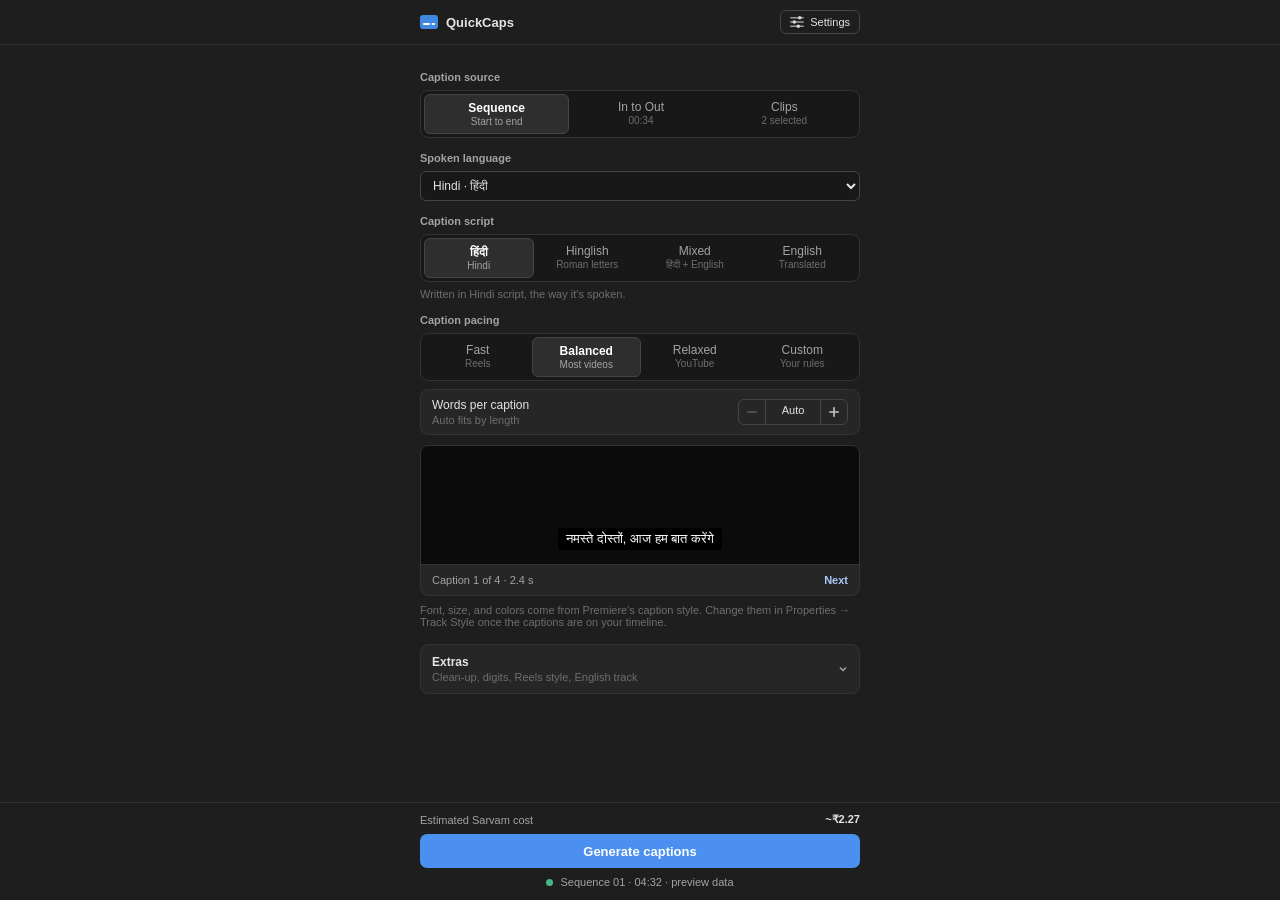
==== commit 8ce9fc85: "QuickCaps 0.10.0: polish pass from the v3 prototype - One 16 px edge for header, content and footer;" ====
--- a/core/ui/index.html
+++ b/core/ui/index.html
@@ -3,7 +3,7 @@
 <head>
 <meta charset="utf-8" />
 <title>QuickCaps</title>
-<link rel="stylesheet" href="styles.css?v=18" />
+<link rel="stylesheet" href="styles.css?v=20" />
 </head>
 <!--
   Built for Premiere's UXP renderer, which is not a full browser: no
@@ -51,6 +51,7 @@
 
   <!-- In-flow notices replace toasts (UXP has no positioned overlays). -->
   <div id="notice" class="hidden">
+    <div class="notice-dot"></div>
     <div id="notice-body">
       <div id="notice-text"></div>
       <div id="notice-detail" class="hidden"></div>
@@ -88,37 +89,25 @@
         </div>
 
         <div class="section-label">Caption source</div>
-        <div id="scope-list" class="choice-list">
-          <div class="choice" data-scope="sequence" tabindex="0">
-            <div class="radio"><div class="radio-dot"></div></div>
-            <div class="choice-text">
-              <div class="choice-title">Entire sequence</div>
-              <div class="choice-sub">All audio, start to end</div>
-            </div>
-          </div>
-          <div class="choice" data-scope="inout" tabindex="0">
-            <div class="radio"><div class="radio-dot"></div></div>
-            <div class="choice-text">
-              <div class="choice-title">In to Out range</div>
-              <div class="choice-sub">Between your In and Out marks</div>
-            </div>
-          </div>
-          <div class="choice" data-scope="clips" tabindex="0">
-            <div class="radio"><div class="radio-dot"></div></div>
-            <div class="choice-text">
-              <div class="choice-title">Selected clips</div>
-              <div class="choice-sub" id="clips-note">Select clips on the timeline</div>
-            </div>
+        <div class="seg" id="seg-scope">
+          <div class="seg-item" data-val="sequence" tabindex="0">
+            <div class="seg-title">Sequence</div>
+            <div class="seg-sub">Start to end</div>
+          </div>
+          <div class="seg-item" data-val="inout" tabindex="0">
+            <div class="seg-title">In to Out</div>
+            <div class="seg-sub" id="inout-note">Your marks</div>
+          </div>
+          <div class="seg-item" data-val="clips" tabindex="0">
+            <div class="seg-title">Clips</div>
+            <div class="seg-sub" id="clips-note">Select first</div>
           </div>
         </div>
 
         <!-- Options are listed here (not built in JS) because UXP's select
              is unreliable with options added later. Keep in step with
              core/langs.js; tests/core.test.js checks they match. -->
-        <div class="section-label-row">
-          <div class="section-label">Spoken language</div>
-          <div id="lang-native" class="footnote"></div>
-        </div>
+        <div class="section-label">Spoken language</div>
         <select id="inp-language">
           <option value="unknown">Detect automatically</option>
           <option value="" disabled="disabled">──────────</option>
@@ -147,7 +136,6 @@
           <option value="mai-IN">Maithili · मैथिली</option>
           <option value="doi-IN">Dogri · डोगरी</option>
         </select>
-        <div class="footnote tight">The language people speak in this video.</div>
 
         <div class="section-label">Caption script</div>
         <!-- Titles and subtitles are filled in per language by app.js. -->
@@ -238,48 +226,56 @@
         </div>
         <div class="footnote">Font, size, and colors come from Premiere's caption style. Change them in Properties → Track Style once the captions are on your timeline.</div>
 
-        <div class="section-label-row">
-          <div class="section-label">Extras</div>
-          <div class="footnote">optional</div>
-        </div>
-        <div id="extras" class="choice-list">
-          <div class="extra" data-k="reels" tabindex="0">
-            <div class="switch"><div class="knob"></div></div>
-            <div class="extra-text">
-              <div class="extra-head"><div class="extra-name">Reels style</div><div class="badge free">No extra cost</div></div>
-              <div class="extra-sub">No full stops at the end of captions</div>
-              <div id="opt-caps" class="check subopt" tabindex="0">
-                <div class="check-box"><div class="check-tick"></div></div>
-                <div class="check-label">ALL CAPS (Roman and English text)</div>
-              </div>
-            </div>
-          </div>
-          <div class="extra" data-k="fillers" tabindex="0">
-            <div class="switch"><div class="knob"></div></div>
-            <div class="extra-text">
-              <div class="extra-head"><div class="extra-name">Clean up fillers</div><div class="badge free">No extra cost</div></div>
-              <div class="extra-sub">Removes umm, uh, hmm, अं</div>
-            </div>
-          </div>
-          <div class="extra" data-k="digits" tabindex="0">
-            <div class="switch"><div class="knob"></div></div>
-            <div class="extra-text">
-              <div class="extra-head"><div class="extra-name">Numbers as digits</div><div class="badge free">No extra cost</div></div>
-              <div id="digits-sub" class="extra-sub"></div>
-            </div>
-          </div>
-          <div class="extra" data-k="bleep" tabindex="0">
-            <div class="switch"><div class="knob"></div></div>
-            <div class="extra-text">
-              <div class="extra-head"><div class="extra-name">Bleep bad words</div><div class="badge free">No extra cost</div></div>
-              <div class="extra-sub">Shows them as ****</div>
-            </div>
-          </div>
-          <div class="extra" data-k="bilingual" tabindex="0">
-            <div class="switch"><div class="knob"></div></div>
-            <div class="extra-text">
-              <div class="extra-head"><div class="extra-name">Add English track</div><div class="badge double">2× Sarvam usage</div></div>
-              <div class="extra-sub">A second caption track with English subtitles</div>
+        <!-- Extras fold into one row that says what's on; opens in place. -->
+        <div id="extras-box">
+          <div id="extras-head" tabindex="0">
+            <div class="extras-text">
+              <div class="extras-title-row"><div class="extras-title">Extras</div><div id="extras-count" class="count hidden"></div></div>
+              <div id="extras-summary" class="extra-sub"></div>
+            </div>
+            <svg id="extras-chev" width="10" height="10" viewBox="0 0 10 10">
+              <path id="extras-chev-path" d="M2 3.5 L5 6.5 L8 3.5" stroke="#a3a3a3" stroke-width="1.5" fill="none" />
+            </svg>
+          </div>
+          <div id="extras" class="hidden">
+            <div class="extra" data-k="reels" tabindex="0">
+              <div class="switch"><div class="knob"></div></div>
+              <div class="extra-text">
+                <div class="extra-head"><div class="extra-name">Reels style</div><div class="badge free">Free</div></div>
+                <div class="extra-sub">No full stops at the end of captions</div>
+                <div id="opt-caps" class="check subopt" tabindex="0">
+                  <div class="check-box"><div class="check-tick"></div></div>
+                  <div class="check-label">ALL CAPS (Roman and English text)</div>
+                </div>
+              </div>
+            </div>
+            <div class="extra" data-k="fillers" tabindex="0">
+              <div class="switch"><div class="knob"></div></div>
+              <div class="extra-text">
+                <div class="extra-head"><div class="extra-name">Clean up fillers</div><div class="badge free">Free</div></div>
+                <div class="extra-sub">Removes umm, uh, hmm, अं</div>
+              </div>
+            </div>
+            <div class="extra" data-k="digits" tabindex="0">
+              <div class="switch"><div class="knob"></div></div>
+              <div class="extra-text">
+                <div class="extra-head"><div class="extra-name">Numbers as digits</div><div class="badge free">Free</div></div>
+                <div id="digits-sub" class="extra-sub"></div>
+              </div>
+            </div>
+            <div class="extra" data-k="bleep" tabindex="0">
+              <div class="switch"><div class="knob"></div></div>
+              <div class="extra-text">
+                <div class="extra-head"><div class="extra-name">Bleep bad words</div><div class="badge free">Free</div></div>
+                <div class="extra-sub">Shows them as ****</div>
+              </div>
+            </div>
+            <div class="extra" data-k="bilingual" tabindex="0">
+              <div class="switch"><div class="knob"></div></div>
+              <div class="extra-text">
+                <div class="extra-head"><div class="extra-name">Add English track</div><div class="badge double">2× cost</div></div>
+                <div class="extra-sub">A second caption track with English subtitles</div>
+              </div>
             </div>
           </div>
         </div>
@@ -383,44 +379,72 @@
   <div id="screen-settings" class="screen hidden">
     <div class="screen-scroll">
       <div class="col">
-        <div class="section-label">Sarvam API key</div>
-        <div id="key-row">
-          <input type="password" id="inp-key" placeholder="Paste your key from dashboard.sarvam.ai" />
-          <div id="btn-key-eye" class="link-btn" tabindex="0">Show</div>
-        </div>
-        <div id="key-status-row">
-          <div id="key-status" class="footnote"></div>
-          <div id="btn-key-check" class="secondary-btn small" tabindex="0">Check key</div>
-        </div>
-
-        <div class="section-label">Model</div>
-        <select id="inp-model">
-          <option value="saaras:v4">Saaras v4 · latest, recommended</option>
-          <option value="saaras:v3">Saaras v3</option>
-        </select>
-
-        <div class="section-label-row">
-          <div class="section-label">Names and words</div>
-          <div id="keyterms-count" class="footnote"></div>
-        </div>
-        <textarea id="inp-keyterms" placeholder="One per line, e.g.&#10;QuickCaps&#10;Ashish&#10;Bengaluru"></textarea>
-        <div id="keyterms-note" class="footnote"></div>
-
-        <div id="usage-card">
-          <div class="usage-label">Usage this month</div>
-          <div id="usage-val">0 min · ~₹0</div>
-        </div>
-        <div class="footnote">Estimated from audio length at ₹30 per hour. Your Sarvam dashboard has exact billing.</div>
-        <div id="version-line" class="footnote"></div>
-
-        <div id="social-row">
-          <div id="btn-follow" class="secondary-btn small" tabindex="0" title="Opens x.com/feat_ashish">
-            <svg width="12" height="12" viewBox="0 0 24 24">
-              <path d="M18.244 2.25 L21.552 2.25 L14.325 10.51 L22.827 21.75 L16.17 21.75 L10.956 14.933 L4.99 21.75 L1.68 21.75 L9.41 12.915 L1.254 2.25 L8.08 2.25 L12.793 8.481 Z M17.083 19.77 L18.916 19.77 L7.084 4.126 L5.117 4.126 Z" fill="#e4e4e4" />
-            </svg>
-            <span class="follow-label">Follow @feat_ashish</span>
-          </div>
-          <div id="btn-request" class="link-btn" tabindex="0" title="Opens x.com/feat_ashish">Request a feature</div>
+        <div class="group">
+          <div class="group-title">Sarvam account</div>
+
+          <!-- No key yet, or replacing it: paste (or Enter, or Save) checks and saves. -->
+          <div id="key-entry">
+            <div class="group-sub">QuickCaps turns speech into text with your own Sarvam account. Get a key at <span id="link-dashboard" class="link-btn inline" tabindex="0">dashboard.sarvam.ai</span>; new accounts get ₹100 free.</div>
+            <div id="key-row">
+              <input type="text" id="inp-key" placeholder="Paste your API key" autocomplete="off" spellcheck="false" />
+              <div id="btn-key-save" class="primary-btn small" tabindex="0">Save key</div>
+            </div>
+            <div id="key-msg" class="footnote">Paste it and QuickCaps checks and saves it straight away.</div>
+            <div id="btn-key-cancel" class="link-btn muted hidden" tabindex="0">Keep the saved key</div>
+          </div>
+
+          <!-- Saved key: never shown again, only its last four characters. -->
+          <div id="key-ok" class="hidden">
+            <div id="key-card">
+              <svg class="key-icon" width="16" height="16" viewBox="0 0 16 16">
+                <rect x="0" y="0" width="16" height="16" rx="8" fill="#46b886" />
+                <path d="M4.3 8.4 L5.5 7.2 L7 8.7 L10.5 5.2 L11.7 6.4 L7 11.1 Z" fill="#ffffff" />
+              </svg>
+              <div class="key-text">
+                <div id="key-title" class="key-title">Connected</div>
+                <div id="key-tail" class="key-sub"></div>
+              </div>
+              <div id="btn-key-change" class="link-btn" tabindex="0">Change</div>
+              <div id="btn-key-remove" class="link-btn muted" tabindex="0">Remove</div>
+            </div>
+            <div id="usage-row">
+              <div class="usage-label">This month</div>
+              <div id="usage-val">0 min · ~₹0</div>
+              <div id="link-billing" class="link-btn" tabindex="0" title="Exact billing is in your Sarvam dashboard">Billing</div>
+            </div>
+          </div>
+        </div>
+
+        <div class="group">
+          <div class="group-title">Transcription</div>
+          <div class="section-label first">Model</div>
+          <select id="inp-model">
+            <option value="saaras:v4">Saaras v4 · latest, recommended</option>
+            <option value="saaras:v3">Saaras v3</option>
+          </select>
+
+          <div class="section-label-row">
+            <div class="section-label">Names and words</div>
+            <div id="keyterms-count" class="footnote"></div>
+          </div>
+          <textarea id="inp-keyterms" placeholder="One per line, e.g.&#10;QuickCaps&#10;Ashish&#10;Bengaluru"></textarea>
+          <div id="keyterms-note" class="footnote"></div>
+        </div>
+
+        <div class="group last">
+          <div id="about-row">
+            <div class="about-text">
+              <div class="group-title">Made by Ashish</div>
+              <div class="group-sub tight">Found a bug, or want a feature? Tell me on X.</div>
+            </div>
+            <div id="btn-x" class="secondary-btn small" tabindex="0" title="Opens x.com/feat_ashish">
+              <svg width="12" height="12" viewBox="0 0 24 24">
+                <path d="M18.244 2.25 L21.552 2.25 L14.325 10.51 L22.827 21.75 L16.17 21.75 L10.956 14.933 L4.99 21.75 L1.68 21.75 L9.41 12.915 L1.254 2.25 L8.08 2.25 L12.793 8.481 Z M17.083 19.77 L18.916 19.77 L7.084 4.126 L5.117 4.126 Z" fill="#e4e4e4" />
+              </svg>
+              <span class="x-label">@feat_ashish</span>
+            </div>
+          </div>
+          <div id="version-line" class="footnote"></div>
         </div>
       </div>
     </div>
@@ -428,15 +452,16 @@
 
 </div>
 
-<script src="../srt.js?v=18"></script>
-<script src="../cues.js?v=18"></script>
-<script src="../sarvam.js?v=18"></script>
-<script src="../langs.js?v=18"></script>
-<script src="../numbers.js?v=18"></script>
-<script src="../updates.js?v=18"></script>
-<script src="../polish.js?v=18"></script>
-<script src="../settings.js?v=18"></script>
-<script src="adapter.js?v=18"></script>
-<script src="app.js?v=18"></script>
+<script src="../srt.js?v=20"></script>
+<script src="../cues.js?v=20"></script>
+<script src="../sarvam.js?v=20"></script>
+<script src="../langs.js?v=20"></script>
+<script src="../numbers.js?v=20"></script>
+<script src="../updates.js?v=20"></script>
+<script src="../styles.js?v=20"></script>
+<script src="../polish.js?v=20"></script>
+<script src="../settings.js?v=20"></script>
+<script src="adapter.js?v=20"></script>
+<script src="app.js?v=20"></script>
 </body>
 </html>
--- a/core/ui/styles.css
+++ b/core/ui/styles.css
@@ -70,7 +70,7 @@
 #topbar {
   display: flex;
   flex-direction: column;
-  padding: 10px 12px;
+  padding: 10px 16px;
   border-bottom: 1px solid var(--line);
 }
 #brand { display: flex; flex-direction: row; align-items: center; flex-grow: 1; }
@@ -108,18 +108,22 @@
   flex-direction: row;
   align-items: flex-start;
   align-self: center;
-  width: calc(100% - 24px);
+  width: calc(100% - 32px);
   max-width: 440px;
   margin-top: 10px;
-  padding: 9px 8px 9px 11px;
-  border-radius: 6px;
-  border-left: 3px solid var(--accent);
+  padding: 9px 8px 9px 10px;
+  border-radius: 7px;
   background-color: var(--accent-tint);
 }
+/* A coloured dot says what kind of message it is (no side stripe). */
+.notice-dot { width: 8px; height: 8px; border-radius: 4px; margin: 4px 9px 0 0; flex-shrink: 0; background-color: var(--accent); }
 #notice.hidden { display: none; }
-#notice.error { border-left-color: var(--danger); background-color: var(--danger-tint); }
-#notice.warn { border-left-color: var(--warning); background-color: var(--warning-tint); }
-#notice.success { border-left-color: var(--success); background-color: var(--success-tint); }
+#notice.error { background-color: var(--danger-tint); }
+#notice.warn { background-color: var(--warning-tint); }
+#notice.success { background-color: var(--success-tint); }
+#notice.error .notice-dot { background-color: var(--danger); }
+#notice.warn .notice-dot { background-color: var(--warning); }
+#notice.success .notice-dot { background-color: var(--success); }
 #notice-body { flex-grow: 1; flex-shrink: 1; }
 #notice-text { font-size: 12px; color: var(--text); }
 #notice-detail { font-size: 10px; color: var(--text-3); margin-top: 4px; }
@@ -146,17 +150,16 @@
   flex-basis: 0px;
   min-height: 0px;
   overflow-y: auto;
-  /* Reserve scrollbar room on both sides so the centered column lines up
-     with the header. Browsers only; UXP ignores it (overlay scrollbars). */
-  scrollbar-gutter: stable both-edges;
-  padding: 12px 12px 16px 12px;
+  /* Side padding matches the header and footer; app.js (fitGutters)
+     tucks the scrollbar into the right side so the columns line up. */
+  padding: 12px 16px 18px 16px;
 }
 /* Keep content at natural height and scroll, rather than squashing it. */
 .screen-scroll > div,
 .screen-scroll > .col > div { flex-shrink: 0; }
 .screen-footer {
   flex-shrink: 0;
-  padding: 10px 12px 12px 12px;
+  padding: 10px 16px 12px 16px;
   border-top: 1px solid var(--line);
   background-color: var(--bg);
 }
@@ -171,48 +174,9 @@
 
 .footnote { font-size: 11px; color: var(--text-3); margin-top: 8px; }
 .footnote.tight { margin-top: 5px; }
-
-/* ---------- Choice list (radio cards) ---------- */
-.choice-list {
-  display: flex;
-  flex-direction: column;
-  border: 1px solid var(--line);
-  border-radius: 8px;
-  background-color: var(--surface);
-  overflow: hidden;
-}
-.choice {
-  display: flex;
-  flex-direction: row;
-  align-items: center;
-  padding: 9px 11px;
-  border-bottom: 1px solid var(--line);
-}
-.choice:last-child { border-bottom: 0px solid var(--line); }
-.choice:hover { background-color: var(--surface-hover); }
-.choice.active { background-color: var(--accent-tint); }
-.choice.unavailable { opacity: 0.5; }
-
-.radio {
-  display: flex;
-  align-items: center;
-  justify-content: center;
-  width: 16px;
-  height: 16px;
-  border-radius: 8px;
-  border: 1.5px solid var(--line-strong);
-  margin-right: 10px;
-  flex-shrink: 0;
-}
-.radio-dot { width: 8px; height: 8px; border-radius: 4px; background-color: var(--accent); opacity: 0; }
-.choice.active .radio { border-color: var(--accent); }
-.choice.active .radio-dot { opacity: 1; }
-
-.choice-text { display: flex; flex-direction: column; flex-grow: 1; }
-.choice-title { font-size: 12px; color: var(--text); }
+#script-hint { margin-top: 6px; }
+
 .choice-sub { font-size: 11px; color: var(--text-3); margin-top: 2px; }
-.choice.active .choice-title { color: #ffffff; }
-.choice.active .choice-sub { color: var(--accent-text); }
 
 /* ---------- Segmented control ---------- */
 .seg {
@@ -244,8 +208,10 @@
 .seg-sm .seg-title { font-size: 11px; }
 
 /* ---------- Pacing: custom rules + preview ---------- */
+#seg-scope .seg-title,
 #seg-pace .seg-title,
 #seg-script .seg-title { font-size: 12px; }
+.seg-item.unavailable { opacity: 0.45; }
 
 #custom-panel {
   display: flex;
@@ -418,20 +384,36 @@
   padding: 9px 11px;
   margin-bottom: 4px;
   border-radius: 8px;
-  border-left: 3px solid var(--accent);
   background-color: var(--accent-tint);
 }
 .resume-text { flex-grow: 1; }
 .resume-title { font-size: 12px; color: var(--text); }
 #btn-resume { margin-left: 10px; }
 #btn-discard { margin-left: 12px; }
-#update-card { border-left-color: var(--success); background-color: var(--success-tint); }
+#update-card { background-color: var(--success-tint); }
 #btn-update { margin-left: 10px; }
 #btn-update-later { margin-left: 12px; }
 .link-btn.muted { color: var(--text-3); font-weight: 400; }
 .link-btn.muted:hover { color: var(--text); }
 
 /* ---------- Extras ---------- */
+#extras-box {
+  display: flex;
+  flex-direction: column;
+  margin-top: 16px;
+  border: 1px solid var(--line);
+  border-radius: 8px;
+  background-color: var(--surface);
+  overflow: hidden;
+}
+#extras-head { display: flex; flex-direction: row; align-items: center; padding: 10px 11px; }
+#extras-head:hover { background-color: var(--surface-hover); }
+.extras-text { display: flex; flex-direction: column; flex-grow: 1; flex-shrink: 1; min-width: 0px; }
+.extras-title-row { display: flex; flex-direction: row; align-items: center; }
+.extras-title { font-size: 12px; font-weight: 600; color: var(--text); }
+.count { font-size: 10px; font-weight: 600; padding: 1px 6px; margin-left: 6px; border-radius: 8px; background-color: var(--accent-tint); color: var(--accent-text); }
+#extras-chev { flex-shrink: 0; margin-left: 10px; }
+#extras { display: flex; flex-direction: column; border-top: 1px solid var(--line); }
 .extra {
   display: flex;
   flex-direction: row;
@@ -557,7 +539,7 @@
 .check.active .check-tick { opacity: 1; }
 .check-label { font-size: 11px; color: var(--text-2); }
 
-.cue-row.match { background-color: var(--accent-tint); border-left: 3px solid var(--accent); padding-left: 7px; }
+.cue-row.match { background-color: var(--accent-tint); }
 .cue-row.match .cue-text { background-color: var(--accent-tint); border-color: var(--accent-tint); }
 
 #cue-list {
@@ -608,13 +590,15 @@
 #btn-place { flex-grow: 1; margin-top: 0; margin-right: 8px; }
 
 /* ---------- Settings ---------- */
-#key-row { display: flex; flex-direction: row; align-items: center; }
-#inp-key { flex-grow: 1; font-size: 11px; margin-right: 10px; }
-#key-status-row { display: flex; flex-direction: row; align-items: center; margin-top: 8px; }
-#key-status { flex-grow: 1; margin-top: 0; }
-#key-status.ok { color: var(--success); }
-#key-status.bad { color: var(--danger); }
-
+/* Groups divided by hairlines: Sarvam account, Transcription, about. */
+.group { display: flex; flex-direction: column; padding: 14px 0 16px 0; border-bottom: 1px solid var(--line); }
+.group:first-child { padding-top: 2px; }
+/* Natural height inside a group, like the column itself (see above). */
+.group > div, .group > select, .group > textarea { flex-shrink: 0; }
+.group.last { border-bottom: 0px solid var(--line); padding-bottom: 4px; }
+.group-title { font-size: 12px; font-weight: 600; color: var(--text); margin-bottom: 4px; }
+.group-sub { font-size: 11px; color: var(--text-3); margin-bottom: 10px; }
+.group-sub.tight { margin-bottom: 0; }
 .section-label-row { display: flex; flex-direction: row; align-items: center; }
 /* Explicit margins: the label is a :first-child here, which would
    otherwise get the tight top margin meant for a screen's first label. */
@@ -622,19 +606,41 @@
 .section-label-row .footnote { margin-top: 14px; margin-bottom: 7px; }
 #inp-keyterms { height: 74px; resize: none; }
 #keyterms-note { margin-top: 5px; }
-
-#usage-card {
-  display: flex;
-  flex-direction: row;
-  align-items: center;
-  margin-top: 18px;
-  padding: 10px 12px;
-  border-radius: 8px;
-  border: 1px solid var(--line);
-  background-color: var(--surface);
-}
-.usage-label { font-size: 12px; color: var(--text-2); flex-grow: 1; }
-#usage-val { font-size: 12px; font-weight: 600; }
+.section-label.first { margin-top: 8px; }
+.link-btn.inline { font-size: 11px; padding: 0; }
+
+#key-row { display: flex; flex-direction: row; align-items: center; }
+#inp-key { flex-grow: 1; flex-shrink: 1; min-width: 0px; font-size: 11px; margin-right: 8px; }
+#inp-key.bad { border-color: var(--danger); }
+.primary-btn.small { height: 30px; padding: 0 12px; font-size: 12px; flex-shrink: 0; border-radius: 6px; }
+#key-msg { margin-top: 7px; }
+#key-msg.bad { color: var(--danger); }
+#btn-key-cancel { margin-top: 8px; font-size: 11px; }
+
+#key-card {
+  display: flex;
+  flex-direction: row;
+  align-items: center;
+  padding: 10px 11px;
+  border-radius: 8px;
+  background-color: var(--success-tint);
+}
+.key-icon { flex-shrink: 0; margin-right: 9px; }
+.key-text { display: flex; flex-direction: column; flex-grow: 1; flex-shrink: 1; min-width: 0px; }
+.key-title { font-size: 12px; font-weight: 600; color: var(--text); }
+.key-sub { font-size: 11px; color: #8fc9ad; margin-top: 2px; }
+#btn-key-change { margin-left: 10px; font-size: 11px; }
+#btn-key-remove { margin-left: 12px; font-size: 11px; color: #8fc9ad; }
+
+#usage-row { display: flex; flex-direction: row; align-items: center; margin-top: 12px; }
+.usage-label { font-size: 11px; color: var(--text-2); margin-right: 6px; }
+#usage-val { font-size: 11px; font-weight: 600; flex-grow: 1; }
+#link-billing { font-size: 11px; }
+
+#about-row { display: flex; flex-direction: row; align-items: center; }
+.about-text { display: flex; flex-direction: column; flex-grow: 1; flex-shrink: 1; min-width: 0px; margin-right: 10px; }
+#btn-x { flex-shrink: 0; height: 30px; }
+.x-label { margin-left: 7px; font-size: 12px; }
 
 /* Last, and specific enough to beat every display rule above
    (no !important — UXP support for it isn't documented). */
@@ -647,6 +653,10 @@
 #notice-detail.hidden,
 #resume-card.hidden,
 #update-card.hidden,
+#extras.hidden,
+#key-entry.hidden,
+#key-ok.hidden,
+.count.hidden,
 #save-menu.hidden,
 #cost-x2.hidden,
 .menu-item.hidden,
@@ -654,13 +664,8 @@
 .seg.hidden,
 #custom-panel.hidden { display: none; }
 
-#version-line { margin-top: 18px; }
-
-/* ---------- Settings footer: follow + feature requests ---------- */
-#social-row { display: flex; flex-direction: row; align-items: center; margin-top: 12px; margin-bottom: 4px; }
-#btn-follow { flex-shrink: 0; }
-.follow-label { margin-left: 7px; }
-#btn-request { margin-left: 14px; font-size: 11px; }
+#version-line { margin-top: 12px; }
+
 
 /* ---------- Narrow panels ---------- */
 /* Below ~340px the 4-up pacing control and the script toggle run out of
@@ -672,7 +677,7 @@
   .ghost-label { display: none; }
   .ghost-btn { padding: 6px 7px; }
   #preview-frame { height: 96px; }
-  .screen-scroll { padding: 10px 10px 14px 10px; }
-  #topbar, .screen-footer { padding-left: 10px; padding-right: 10px; }
-  #notice { width: calc(100% - 20px); }
-}
+  .screen-scroll { padding: 10px 12px 14px 12px; }
+  #topbar, .screen-footer { padding-left: 12px; padding-right: 12px; }
+  #notice { width: calc(100% - 24px); }
+}
